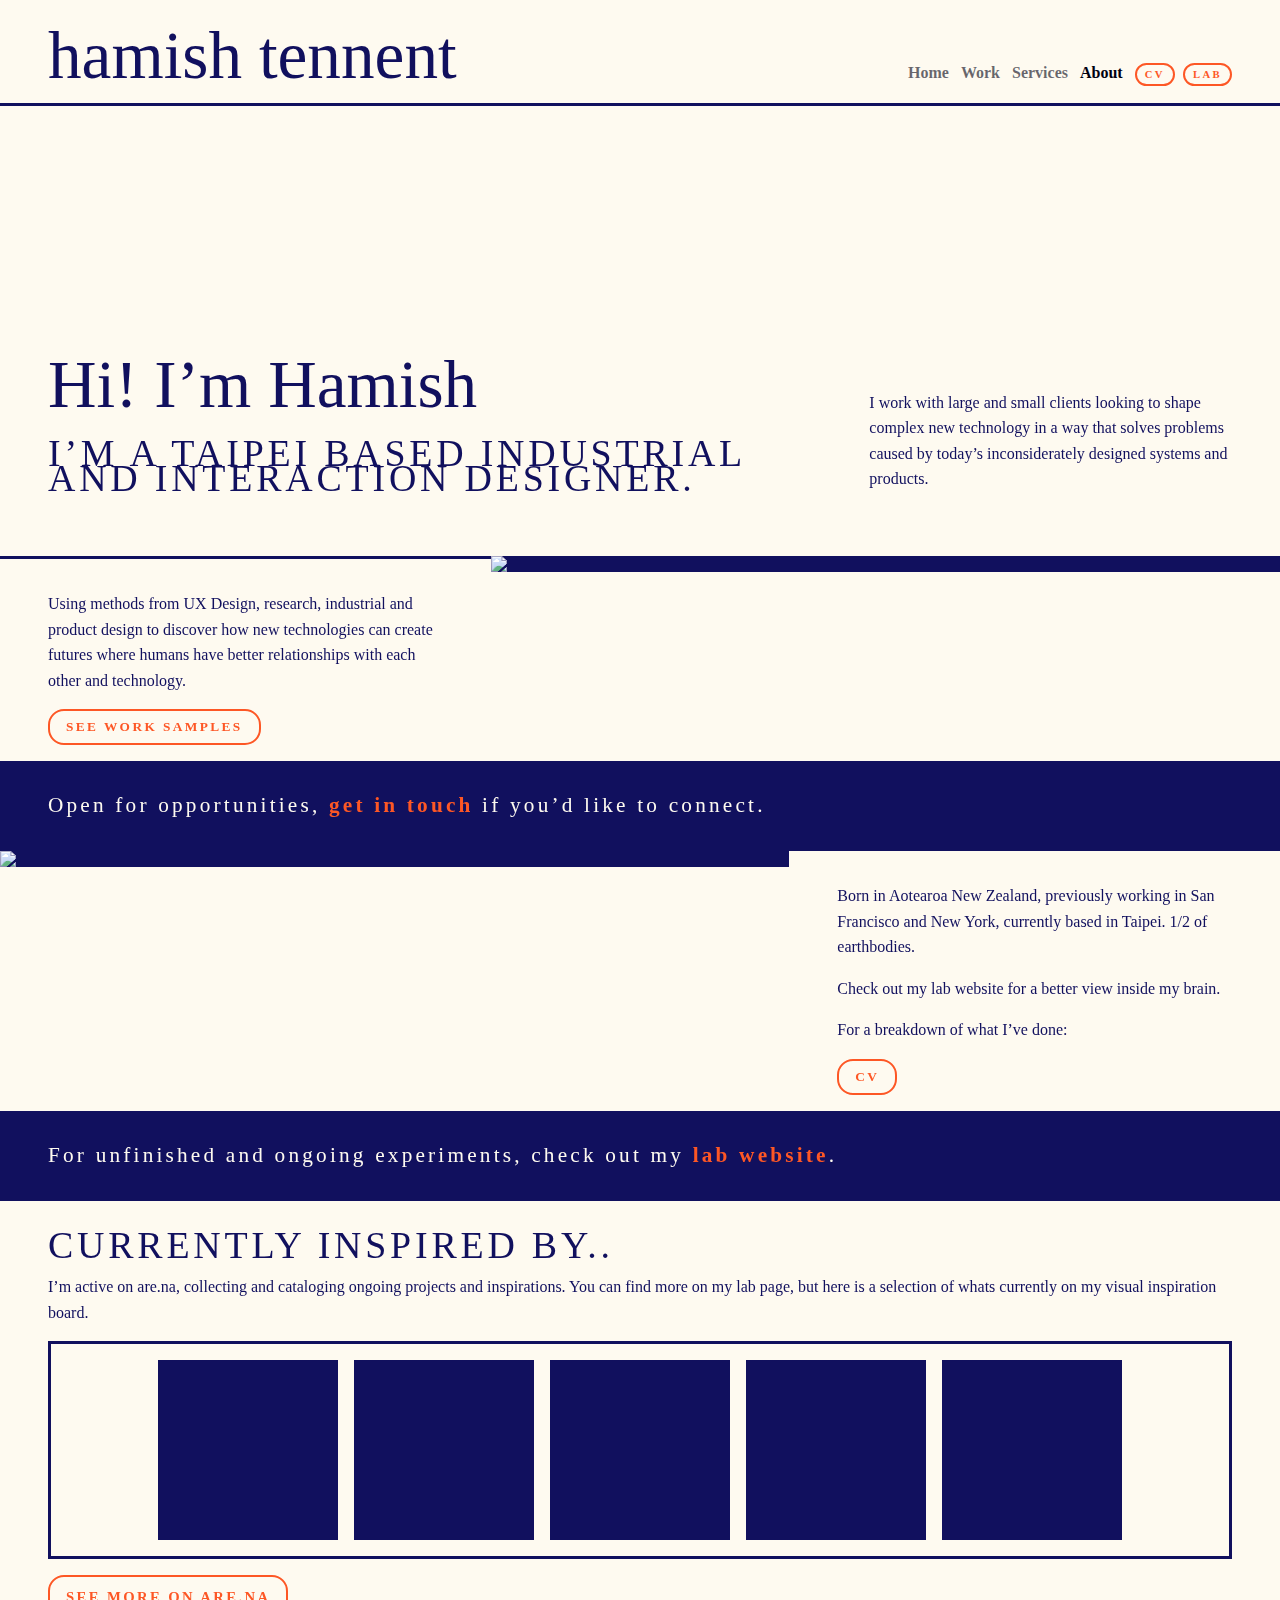
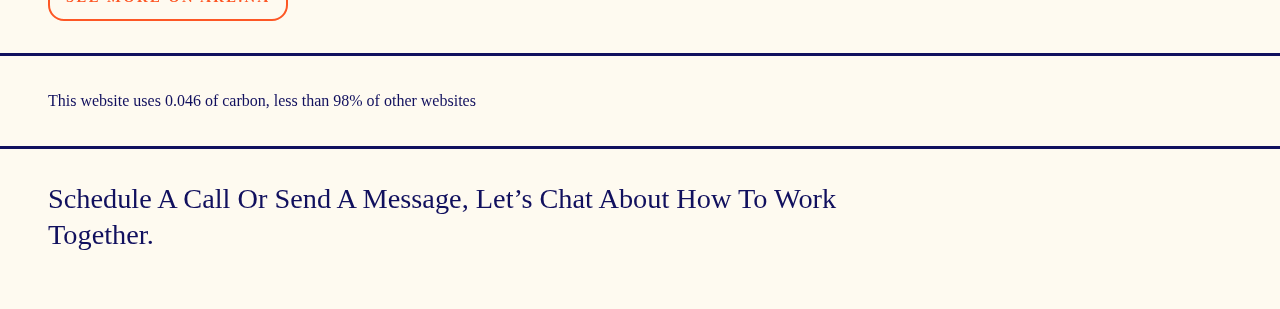
==== about.html @ 6cfa5fa5 "project pages added, barba running, img added" ====
<!doctype html>
<html>
  <head>
    <meta charset="utf-8">
    <meta name="viewport" content="width=device-width, initial-scale=1">
    
    <title>hamish t</title>

    <link rel="apple-touch-icon" sizes="180x180" href="/favico/apple-touch-icon.png">
    <link rel="icon" type="image/png" sizes="32x32" href="/favico/favicon-32x32.png">
    <link rel="icon" type="image/png" sizes="16x16" href="/favico/favicon-16x16.png">
    <link rel="manifest" href="/favico/site.webmanifest">
    <link rel="mask-icon" href="/favico/safari-pinned-tab.svg" color="#5bbad5">

    <link href="styles/_base.css" rel="stylesheet">
    <link href="styles/mainstyle.css" rel="stylesheet">
    <link href="styles/navigation.css" rel="stylesheet">    
    <link href="styles/textstyles.css" rel="stylesheet">    
    
    <link href="styles/services.css" rel="stylesheet">
    <link href="../styles/projects.css" rel="stylesheet">

  </head>
  <body"> 
    <main data-barba="wrapper">


        <header class="header">
          <div class="headercontainer">
          <div id="headerTitle">
            <h1 class="navHeader" id="navTitle" style="" >hamish tennent</h1>
          </div>
          <div class="headerLinks">
          <nav>
            <a href="/index.html">Home</a>
            <a href="/work.html">Work</a>
            <a href="/services.html">Services</a>
            <a href="/about.html" class="selected">About</a>
            <button class="extLink" style="margin-left: 8px; padding: .25rem .5rem .25rem .5rem">CV</a>
            <button class="extLink" style="margin-left:8px; padding: .25rem .5rem .25rem .5rem">Lab</a> 
          </nav>
        </div>
      </div>
        </header>

      
    
        <div class="content">

          <article data-barba="container">  
          <!-- <div class="videocontainer">
            <video width="100%" autoplay loop muted>
              <source src="img/micbot-banner1-264.mp4" type="/video/mp4; codecs=hevc" />
              <source src="img/micbot-banner1.webm" type="video/webm; codecs=vp9" />
              <source src="img/micbot-banner1.mp4" type="video/mp4" />
            </video>
          </div> -->



          <div class="landing" id="landing">

            <!-- <div class="landinggallery" id="gallery">
              <a class="landinggalleryslide" href="" rel="">
                <div class="gallerypic">
                  <picture>
                    <source type="image/avif" src="img/avif/im-portrait-d.avif"/>
                    <source type="image/webp" src="img/webp/im-portrait-d.webp" />
                    <img src="img/im-portrait-d.png" 
                    onmouseover="thumb(this),this.src='img/im-portrait.png'" 
                    onmouseout="thumbOut(this),this.src='img/im-portrait-d.png'" 
                    alt="more information about the volkswagen inclusive mobility project"/>
                  </picture>
                </div>
              </a>
  
              <a class="landinggalleryslide" href="" rel="">
                <div class="gallerypic">
                  <picture>
                    <source type="image/avif" src="img/avif/spyderbot-portrait-d.avif"/>
                    <source type="image/webp" src="img/webp/spyderbot-portrait-d.webp" />
                    <img src="img/spyderbot-portrait-d.png" 
                    onmouseover="thumb(this),this.src='img/spyderbot-portrait.png'" 
                    onmouseout="thumbOut(this),this.src='img/spyderbot-portrait-d.png'" 
                    alt="more information about the spyderbot social robotics project"/>
                  </picture>
                </div>
              </a>  
  
              <a class="landinggalleryslide" href="" rel="">
                <div class="gallerypic">
                  <picture>
                    <source type="image/avif" src="img/avif/vw-portrait-d.avif"/>
                    <source type="image/webp" src="img/webp/vw-portrait-d.webp" />
                    <img src="img/vw-portrait-d.png" 
                    onmouseover="thumb(this),this.src='img/vw-portrait.png'" 
                    onmouseout="thumbOut(this),this.src='img/vw-portrait-d.png'" 
                    alt="more information about the volkswagen self driving card project"/>
                  </picture>
                </div> 
              </a> 
                  
              <a class="landinggalleryslide" href="" rel="">
                <div class="gallerypic">
                  <picture>
                    <source type="image/avif" src="img/avif/portal-portrait-d.avif"/>
                    <source type="image/webp" src="img/webp/portal-portrait-d.webp" />
                    <img src="img/portal-portrait-d.png" 
                    onmouseover="thumb(this),this.src='img/portal-portrait.png'" 
                    onmouseout="thumbOut(this),this.src='img/portal-portrait-d.png'" 
                    alt="more information about the facebook/meta portal project"/>
                  </picture>
                </div>  
                    
              <a class="landinggalleryslide" href="" rel="">
                <div class="gallerypic">
                  <picture>
                    <source type="image/avif" src="img/avif/audi-portrait-d.avif"/>
                    <source type="image/webp" src="img/webp/audi-portrait-d.webp" />
                    <img src="img/audi-portrait-d.png" 
                    onmouseover="thumb(this),this.src='img/audi-portrait.png'" 
                    onmouseout="thumbOut(this),this.src='img/audi-portrait-d.png'" 
                    alt="more information about the audi HMI projects"/>
                  </picture>
                </div> 
              </a>
                
              <a href="" class="landinggalleryslide" rel="">
                <div class="gallerypic">
                  <picture>
                    <source type="image/avif" src="img/avif/sparse-portrait-d.avif"/>
                    <source type="image/webp" src="img/webp/sparse-portrait-d.webp" />
                    <img src="img/sparse-portrait-d.png" 
                    onmouseover="thumb(this),this.src='img/sparse-portrait.png'" 
                    onmouseout="thumbOut(this),this.src='img/sparse-portrait-d.png'" 
                    alt="more information about the sparse bicycle accessories projects"/>
                  </picture>
                </div> 
              </a>      
              
              <a href="" class="landinggalleryslide" rel="">
                <div class="gallerypic">
                  <picture>
                    <source type="image/avif" src="img/avif/micbot-portrait-d.avif"/>
                    <source type="image/webp" src="img/webp/micbot-portrait-d.webp" />
                    <img src="img/micbot-portrait-d.png" 
                    onmouseover="thumb(this),this.src='img/micbot-portrait.png'" 
                    onmouseout="thumbOut(this),this.src='img/micbot-portrait-d.png'" 
                    alt="more information about the robot and human social dynamics research"/>
                  </picture>
                </div> 
              </a> 
  
  
  
              </a>
  
            </div> -->

            <div class="aboutheader" style="">
              <div class="aboutname" style="flex:2">
                <h1>Hi! I’m Hamish</h1>
                <h3>I’m a Taipei based industrial and interaction designer.</h3>
              </div>
              <div class="aboutnamecontent" style="flex:1">
                <p>I work with large and small clients looking to shape complex new technology in a way that solves problems caused by today’s inconsiderately designed systems and products.</p>
              </div>

            </div>



            <div class="contentcontainer">
              <div class="content1" style="padding: 2rem var(--horizontal-padding) 0 var(--horizontal-padding);border-top: solid var(--line-width);">
                <div class="contenttextblock">
                  <p>Using methods from UX Design, research, industrial and product design to discover how new technologies can create futures where humans have better relationships with each other and technology.</p>
                </div>
                <div class="contenttextblock">
                  <button>See Work Samples</button>
                </div>                

              </div>
              <div class="content2">
                <div class="contentimage">
                  <picture class="">
                    <source type="image/avif" srcset="/img/avif/about-work.avif"/>
                    <source type="image/webp" srcset="/img/webp/about-work.webp"/>
                    <img src="img/about-work.png"/>
                  </picture>
                </div>
              </div>
            </div>

            <div class="aboutspacer">
              <h5>Open for opportunities, <a href="/contact.html">get in touch</a> if you’d like to connect.</h5>
            </div>

            <div class="contentcontainer">

              <div class="content2">
                <div class="contentimage">
                  <picture class="">
                    <source type="image/avif" srcset="/img/avif/about-fun.avif"/>
                    <source type="image/webp" srcset="/img/webp/about-fun.webp"/>
                    <img src="img/about-fun.png"/>
                  </picture>
                </div>
              </div>

              <div class="content1" style="padding: 2rem var(--horizontal-padding) 0 var(--horizontal-padding);">
                <div class="contenttextblock">
                  <p>Born in Aotearoa New Zealand, previously working in San Francisco and New York, currently based in Taipei. 1/2 of earthbodies.</p>
                </div>
                <div class="contenttextblock">
                  <p>Check out my lab website for a better view inside my brain.</p>
                </div>
                <div class="contenttextblock">
                  <p>For a breakdown of what I’ve done:</p>
                </div>
                <div class="contenttextblock">
                  <button>CV</button>
                </div>                

              </div>

            </div>


            <div class="aboutspacer">
              <h5>For unfinished and ongoing experiments, check out my <a href="https://mynameishamish.website">lab website</a>.</h5>
            </div>

            <div class="aboutinspiration">
              <h3>Currently inspired by..</h3>
              <p>I’m active on are.na, collecting and cataloging ongoing projects and inspirations. You can find more on my lab page, but here is a selection of whats currently on my visual inspiration board.</p>
              <div class="aboutarenablock">
                <div class="aboutarenacontent"></div>
                <div class="aboutarenacontent"></div>
                <div class="aboutarenacontent"></div>
                <div class="aboutarenacontent"></div>
                <div class="aboutarenacontent"></div>
              </div>
              <a class="button">See More On Are.na</a>

            </div>




          <div class="footer">
            <div class="footerfootprint">This website uses 0.046 of carbon, less than 98% of other websites</div>
            <div class="footercontent">
              <div class="footertext" style="flex:2">
                <h4>Schedule a call or send a message, let’s chat about how to work together.</h4>
              </div>
              <div class="footerlinks" style="flex:1">
                <div class="footerlink" style="background-image: url('../img/logo_arena.png')">
                  <a href="are.na/hamish-t"></a>
                </div>
                <div class="footerlink" style="background-image: url('../img/logo_linkedin.png')">
                  <a href="https://www.are.na/hamish-t" target="_blank"></a>
                </div>
                <!-- <div class="footerlink" style="background-image: url('../img/arena.png')">
                  <a href="are.na/hamish-t"></a>
                </div>               -->
              </div>

            </div>

          </div>
  
  
        </div>

        <script
          src="https://code.jquery.com/jquery-3.6.3.slim.js"
          integrity="sha256-DKU1CmJ8kBuEwumaLuh9Tl/6ZB6jzGOBV/5YpNE2BWc="
          crossorigin="anonymous"></script>
  
    <script type="text/javascript" src="scripts/jquery-min.js"></script>      
  
    <script type="text/javascript" src="scripts/barba.js"></script>
    <script type="text/javascript" src="scripts/barba-prefetch.js"></script>
    <script type="text/javascript" src="scripts/gsap.js"></script>
    <script src="https://cdnjs.cloudflare.com/ajax/libs/gsap/3.11.0/ScrollTrigger.min.js"></script> 
    <script type="text/javascript" src="scripts/navigation.js"></script>
  
    <script type="text/javascript" src="scripts/shrinktitle.js"></script>
    <script type="text/javascript" src="scripts/landinggallery.js"></script>
    <script type="text/javascript" src="scripts/imageswitcher.js"></script>
    <script type="text/javascript" src="scripts/arenafetch.js"></script>



      </article>

        </div>

    </main>



  </body>




</html>
---- styles/_base.css ----
html, body, div, span, applet, object, iframe,
h1, h2, h3, h4, h5, h6, p, blockquote, pre,
a, abbr, acronym, address, big, cite, code,
del, dfn, em, img, ins, kbd, q, s, samp,
small, strike, strong, sub, sup, tt, var,
b, u, i, center,
dl, dt, dd, ol, ul, li,
fieldset, form, label, legend,
table, caption, tbody, tfoot, thead, tr, th, td,
article, aside, canvas, details, embed,
figure, figcaption, footer, header, hgroup,
menu, nav, output, ruby, section, summary,
time, mark, audio, video {
  margin: 0;
  padding: 0;
  border: 0;
  font-size: 100%;
  font: inherit;
  vertical-align: baseline;
}

article, aside, details, figcaption, figure,
footer, header, hgroup, menu, nav, section {
  display: block;
}
body {
  line-height: 1;
}
ol, ul {
  list-style: none;
}
blockquote, q {
  quotes: none;
}
blockquote:before, blockquote:after,
q:before, q:after {
  content: '';
  content: none;
}
table {
  border-collapse: collapse;
  border-spacing: 0;
}

img, iframe {
  vertical-align: bottom;
  max-width: 100%;
}

input, textarea, select {
  font: inherit;
}

* {
  -webkit-box-sizing: border-box;
  -moz-box-sizing: border-box;
  box-sizing: border-box;
  -webkit-font-smoothing: antialiased;
  text-rendering: optimizeLegibility;
}
---- styles/mainstyle.css ----
:root {
    --background: #FEFAF0;
    --text-color: #11105E;
    --primary-color: #11105E;    
    --secondary-color: #FD5725;
  
    --nav-link: rgba(0, 0, 17, 0.6);
    --nav-link-selected: rgba(0, 0, 17, 1);
    --nav-underline: rgba(0, 0, 17, 0.1);
    --nav-underline-hover: rgba(0, 0, 17, 1);
  
    --timing: 0.25s;
    --bezier: cubic-bezier(0.215, 0.61, 0.355, 1);

    --container-width: 1440px;
    --horizontal-padding: 3rem;

    --line-width: 3px;

    --minwidthbreak: 1000px;
}

body {
    background-color: var(--background);
    font-size: 30px;
}

.container {
    width: 100%;
    max-width: var(--container-width);
}

.content {
    width: 100%;
    display: flex;
    flex-direction: column;
    align-items: center;
}

.landing {
    width: 100%;

    padding-left: var(--horizontal-padding);
    padding-right: var(--horizontal-padding);

    display: flex;
    flex-direction: column;
    align-items: center;

}

.landingCol1 {
    height: 100%;
    flex: 2;
}

.landingCol2 {
    height: 100%;
    display: flex;
    flex-direction: column;
    flex: 1;

    gap: 1rem 2rem;
}

.landingCol2Upper {
    width: 100%;
}

.landingCol2Lower {
    width: 100%;
}

.landinggallery {
    width: 100%;
    max-width: var(--container-width);
    height: 70vh;
    display: flex;
    flex-direction: row;
    align-items: center;
    justify-content: center;


}

a {
    height: 100%;
    object-fit: cover;
    overflow: hidden;
    font-weight: bold;
    color: var(--secondary-color);
    text-decoration: none;
}

.landingcol {
    width: 100%;
    height: 30vh;
    max-width: var(--container-width);
    display: flex;
    flex-direction: row;
    align-items: flex-start;
    gap: 1rem 2rem;

}

.landinggalleryslide {
    flex: 1;
}

.landinggalleryslide picture {
    width: 100%;
}

.landinggalleryslide picture img {
    display:block;
    background-position: center;
    background-blend-mode: hard-light;
    mix-blend-mode: screen;
    width: 100%;
}

.gallerypic {
    transition: transform .75s ease;
    background-color: var(--primary-color);
}

picture .contentimage {

}

picture.contentimage {
    background-color: var(--primary-color);
    /* height: 500px;
    min-width: 100%; */
    object-fit: cover;
}


/* Content Containers */

.contentcontainer {
    width: 100%;
    display: flex;
    flex-direction: row;
}

.content1 {
    flex: 1;
    display: flex;
    flex-direction: column;

    padding: 32px 16px 32px 16px;
}

.content2 {
    flex: 2;
    display: flex;
    flex-direction: row;
    align-items: flex-start;
}

.contentcontainer img {
    width: 100%;
    display:block;
    background-position: center;
    background-blend-mode: hard-light;
    mix-blend-mode: screen;

    

}

.contentimage {
    background-color: var(--primary-color);
    width: 100%;
    min-height: fit-content;
}

.contenttextblock {
    width: 100%;
    margin-bottom: 1rem;
}

.landingservices {
    background-color: var(--primary-color);
    color: var(--background);
}

.landingservicesbanner {
    display: flex;
    flex-direction: row;
    border-bottom: solid 2px var(--background);
    border-top: solid 2px (--background);    
    
    padding: 32px 16px 32px 16px;
}

.landingservicesblocks {
    width: 100%;
    display: flex;
    flex-direction: row;
    flex-wrap: wrap;
    min-height: 64px;
}

.landingservicesblock {
    width: 33.3333%;
    border: solid var(--line-width) var(--background);

    display: flex;
    flex-direction: column;

    padding: 32px 16px 32px 16px;

    display: flex;
    gap: 16px;

    /* min-height: 120px;    
    flex-direction: column;
    justify-content: center; */
}

.landingbanner {
    width: 100%;
}

.landingbanner .buffer {
    height: 32px;
}


/* Scrolling Banner */

#scroll-container {
    border-top: solid var(--line-width) var(--primary-color);
    border-bottom: solid var(--line-width) var(--primary-color);    
    overflow: hidden;
    padding: 16px 0 16px 0;
  }
  
  #scroll-text {
    text-align: right;
    width: 200%;
    display: flex;
    flex-direction: row;
    gap: 200px;
  
    /* animation properties */
    -moz-transform: translateX(-100%);
    -webkit-transform: translateX(-100%);
    transform: translateX(-100%);
    -moz-animation: scroll 15s linear infinite;
    -webkit-animation: scroll 15s linear infinite;
    animation: scroll 15s linear infinite;
  }
  
  /* for Firefox */
  @-moz-keyframes scroll {
    from { -moz-transform: translateX(-100%); }
    to { -moz-transform: translateX(100%); }
  }
  
  /* for Chrome */
  @-webkit-keyframes scroll{
    from { -webkit-transform: translateX(-100%); }
    to { -webkit-transform: translateX(100%); }
  }
  
  @keyframes scroll {
    from {
      -moz-transform: translateX(-100%);
      -webkit-transform: translateX(-100%);
      transform: translateX(-100%);
    }
    to {
      -moz-transform: translateX(100%);
      -webkit-transform: translateX(100%);
      transform: translateX(100%);
    }
  }

  .landingcontact {
    display: flex;
    flex-direction: row;
    padding: 32px 16px 32px 16px;
    gap: 32px;
  }

  .footer {
    width: 100%;
    display: flex;
    flex-direction: column;
  }

  .footerfootprint {
    padding: 2rem var(--horizontal-padding) 2rem var(--horizontal-padding);
    border-top: solid var(--line-width) var(--primary-color);
    border-bottom: solid var(--line-width) var(--primary-color);
    width: 100%;
    text-align: left;
  }

  .footerlinks {
    display: flex;
    flex-direction: row;
    justify-content: end;
    padding-top: 32px;
    padding-bottom: 32px;
    gap: 16px;
  }

  .footerlink { 
    /* background-color: var(--primary-color); */

    height: 32px;
    width: 32px;


    background-position: center;
    background-repeat: no-repeat;    
    background-size: contain;



  }

.footerlink a {
    display: block;
    width: 100%;
    height: 100%;


}

.footercontent {
    padding: 2rem 0 2rem var(--horizontal-padding);
    display: flex;
    flex-direction: row;
}
---- styles/navigation.css ----
/* Style the header */
.header {
  background: var(--background);
  color: var(--primary-color);
  position: fixed;
  top: 0;
  width: 100%;
  z-index: 2;

  padding-top: 8px;
  padding-bottom: 16px;

  display: flex;
  flex-direction: row;
  justify-content: center;
  align-items: baseline;

  border-bottom: solid var(--line-width) var(--primary-color); 

  padding-left: var(--horizontal-padding);
  padding-right: var(--horizontal-padding);


}

.headercontainer {
  width: 100%;
  max-width: var(--container-width);
  display: flex;
  flex-direction: row;
  justify-content: space-between;
  align-items: baseline;
}

#headerTitle {
  
}

.headerLinks {
  display: flex;
  align-items: baseline;
}

.headerLinks a {
  list-style-type: none;
  margin-left: 8px;
}

.headerLinks .extLink {
  font-size: 8pt;
}


.header a {
  text-decoration: none;
  color: var(--nav-link);
  /* border-bottom: 0.1em solid var(--nav-underline); */
}

.header a:hover, .header a.selected {
  border-bottom-color: var(--nav-underline-hover);
}

.header a.selected {
  color: var(--nav-link-selected);
}




/*Page Transition*/
div.wiper {
  position:fixed;
  z-index: 1;
  top: 0;
  left: 0;
  height: 100%;
  width: 100%;
  background-color: var(--primary-color);

  transform: translate(-100%, 0);

  display: flex;
  align-items: center;
  justify-content: center;
}



@media (max-width: 1000px) {
  .headercontainer {
    flex-direction: column;
    text-align: center;
    justify-content: center;
    align-items: center;
  }
  .headerLinks {
    width: 100%;
    justify-content: center;
  }
}
---- styles/textstyles.css ----
:root {
    --text-base-size: 16px;
    --text-body: 1rem;
    --text-h5: 1.33rem;
    --text-h4: 1.77rem;
    --text-h3: 2.37rem;
    --text-h2: 3.15rem;
    --text-h1: 4.2rem;
    --text-detail: 0.9167rem;
    --text-caption: 0.7167rem;    

    /* Base Vertical Spacing */
    --space: 1.6;

    /* Vertical Spacing - multiplier */
    --vspace: calc(var(--space) * 1rem);
    --vspace-0: calc(3 * var(--space) * 1rem);
    --vspace-1: calc(2 * var(--space) * 1rem);
    --vspace-2: calc(1.5 * var(--space) * 1rem);
    --vspace-3: calc(0.5 * var(--space) * 1rem);

}


    @font-face {
        font-family: "Agrandir";
        src: url('../assets/fonts/PPAgrandir-Regular.woff') format("woff");
        font-weight: normal;
        font-style: normal;
    }

    @font-face {
        font-family: "Agrandir";
        src: url('../assets/fonts/PPAgrandir-Bold.woff') format("woff");
        font-weight: bold;
        font-style: normal;
    }
    
    html {
        font-size: var(--text-base-size);
        font-family: 'Agrandir';
    }
    
    body {
        font-size: var(--text-body);
        font-family: "Agrandir";
        margin: 0 auto;
        line-height: 1.6rem;
        line-height: var(--vspace);
        color: var(--primary-color);
    }

    
    .bigtitle, h1 {
        font-size: var(--text-h1);
        word-break: break-word;
        padding-top: .5rem;
        line-height: calc(4.9583/var(--space)* var(--vspace));
    }

    .title, h2 {
        font-size: var(--text-h2); 
        font-weight: lighter; 
        word-break: break-word;
        line-height: 1.1em;
    }
    
    .subheading1, h3 {
        font-size: var(--text-h3);
        font-weight: normal;
        text-transform: uppercase;
        letter-spacing: .1em;
        line-height: 1.6rem;
    }
    
    blockquote {
        font-size: 1.3333rem;        
        font-style:italic; 
    }
    
    .subheading2, h4 {
        font-size: var(--text-h4);
        text-transform: capitalize;
        line-height: 1.3em;
    }
    
    .subheading3, h5 {
        font-size: var(--text-h5); 
        font-weight: lighter;
        letter-spacing: .15em;
    }

    h6 {
        font-size: var(--text-detail);
        font-weight: bold;
        letter-spacing: .05em;
        text-transform: uppercase;
    }

    .caption {
        font-size: var(--text-caption);
        font-weight: 500;
        text-transform: none;
        width: 80ch;
        text-align: center;
        padding-top: 0.5rem;
        line-height: normal;
    }

    
    .button {
        font-size: var(--text-detail);
        text-transform: uppercase;
        padding: 0.5rem 1rem 0.5rem 1rem;
        border-radius: 1rem;
        background-color: none;
        background: none;
        box-shadow: none;
        text-transform: uppercase;
        font-family: Agrandir;
        font-weight: bold;
        letter-spacing: .15rem;
        color: var(--secondary-color);
        border: solid 2px;
        width: fit-content;
        text-decoration: none;
    }

    button {
        padding: 0.5rem 1rem 0.5rem 1rem;
        border-radius: 1rem;
        background-color: none;
        background: none;
        box-shadow: none;
        text-transform: uppercase;
        font-family: Agrandir;
        font-weight: bold;
        letter-spacing: .15rem;
        color: var(--secondary-color);
        border: solid 2px;
        width: fit-content;
        text-decoration: none;

    }
---- styles/services.css ----
.landing {
    width: 100%;
    max-width: var(--container-width);
    display: flex;
    flex-direction: column;
    justify-content: center;
    align-items: center;
    padding-left: 0;
    padding-right: 0;
}

article {
    display: flex;
    flex-direction: column;
    justify-content: center;
    align-items: center;
}

.horizontaldivider {
    width: 100%;
    display: flex;
    flex-direction: column;
    border-top: var(--line-width) solid;
    border-bottom: var(--line-width) solid;
    border-color: var(--primary-color);
}

.dividercontent1 {
    width: 100%;
    border-bottom: var(--line-width) solid;
    border-color: var(--primary-color);
    padding: 1rem 0 1rem var(--horizontal-padding);
}

.dividercontent2 {
    width: 100%;
    display: flex;
    flex-direction: row;
}

.dividercontentblock {
    display: flex;
    flex-direction: column;
    width: 50%;
    gap: 1rem;
    padding: 2rem 3rem 2rem 3rem;
}

.dividerblocktext {

}


.servicesblock {
    width: 100%;
    display: flex;
    flex-direction: column;
    color: var(--background);
    background-color: var(--primary-color);
}

.servicesheader {
    width: 100%;
    border-color: var(--background);
    /* border-top: solid var(--line-width); */
    /* border-bottom: solid var(--line-width); */
    padding: 1rem var(--horizontal-padding) 1rem var(--horizontal-padding);

}

.servicescontainer {
    width: 100%;
    display: flex;
    flex-direction: row;
    flex-wrap: wrap;
}

.servicescard {
    display: flex;
    flex-direction: column;
    width: 33.33333%;
    border: var(--line-width) solid;
    border-color: var(--background);
}

.servicespic img{
    background-color: var(--primary-color);
    mix-blend-mode: screen;
}

.servicescardtext {
    display: flex;
    flex-direction: column;
    gap: 1rem;
    padding: 1rem var(--horizontal-padding) 2rem var(--horizontal-padding);
}

.servicesbutton {
    width: fit-content;
}

.landingCol1 {
    width: 66%;
    flex:none;
    display: flex;
    flex-direction: column;
    gap: 1rem;
}

.landingcontact {
    width: 100%;
    padding: 2rem var(--horizontal-padding) 2rem var(--horizontal-padding);
}

.aboutheader {
    display: flex;
    flex-direction: row;
    align-items: flex-end;
    width: 100%; 
    height: 50vh;
    padding-bottom: 4rem;

}

.aboutname {
    display: flex;
    flex-direction: column;
    gap: 1rem;
    padding: 0 var(--horizontal-padding) 0 var(--horizontal-padding);
}

.aboutnamecontent {
    padding: 0 var(--horizontal-padding) 0 var(--horizontal-padding); 
}

.aboutspacer {
    padding: 2rem var(--horizontal-padding) 2rem var(--horizontal-padding);
    background-color: var(--primary-color);
    color: var(--background);
    width: 100%;
}

.aboutarenablock {
    width: 100%;
    border: var(--line-width) solid;
    display: flex;
    flex-direction: row;
    gap: 1rem;
    align-items: center;
    justify-content: center;
    padding: 1rem;
}

.aboutarenacontent {
    background-color: var(--primary-color);
    min-height: 20vh;
    min-width: 20vh;
    background-size: cover;
    background-position: center;
}

.aboutinspiration {
    width: 100%;
    padding: 2rem var(--horizontal-padding) 2rem var(--horizontal-padding);
    display: flex;
    flex-direction: column;
    gap: 1rem;
}



.projectblock {
    display: flex;
    flex-direction: row;
    gap: 2rem;
    padding: 2rem var(--horizontal-padding) 2rem var(--horizontal-padding);
    border-top: solid var(--line-width);
    border-color: var(--primary-color);
}

.projectimage {
    flex: 1;
    background-color: var(--primary-color);

}

.projectimage img{
    background-position: center;
    background-size: cover;
    background-blend-mode: hard-light;
    mix-blend-mode: screen;
    width: 100%;
    min-width: 100%;
    min-height: 100%;
    object-fit: cover;

}

.projectinfo {
    flex: 2;
    display: flex;
    flex-direction: column;
    gap: 1rem;
}

.projectslinks {
    display: flex;
    flex-direction: row;
    gap: 2rem;
}




@media (max-width: 1000px) {
    .servicescard {
        width: 50%;
    }
  }
---- styles/projects.css ----
.projectcontainer {
    width: 100%;
    display: flex;
    flex-direction: column;
    gap: 4rem;
    padding: 0 0 4rem 0;
}

.projectbanner {
    width: 100%;
    /* justify-content: center;
    align-items: center;
    overflow: hidden; */
    display: flex;
    flex-direction: column;
    object-fit: cover;
    align-items: center;
}

.projectbanner img {
    height: 100%;
    /* flex-shrink: 0;
    min-width: 100%;
    min-height: 100% */
}

.projectcontent {
    display: flex;
    flex-direction: row;
    width: 100%;
}

.projectcopy {
    display: flex;
    flex-direction: column;
    flex: 1;
    padding: 0 var(--horizontal-padding) 0 var(--horizontal-padding);
    gap: 2rem;
}

.projectdetail {
    flex: 1;
}

.projectdetail img {
    height: 100%;
    object-fit: cover;
}

.projectbuttons {
    display: flex;
    flex-direction: row;
    gap: 1rem;
}

.projectback {
    width: 100%;
    padding: 0 0 0 var(--horizontal-padding);
}

.header {
    flex-wrap: wrap;
    padding-bottom: 8px;
}

.backlink {
    display: flex;
    flex-direction: row;
    gap: 1rem;
    align-items: center;
    justify-content: flex-start;
    padding: 0.5rem 0 0.5rem 0;

}
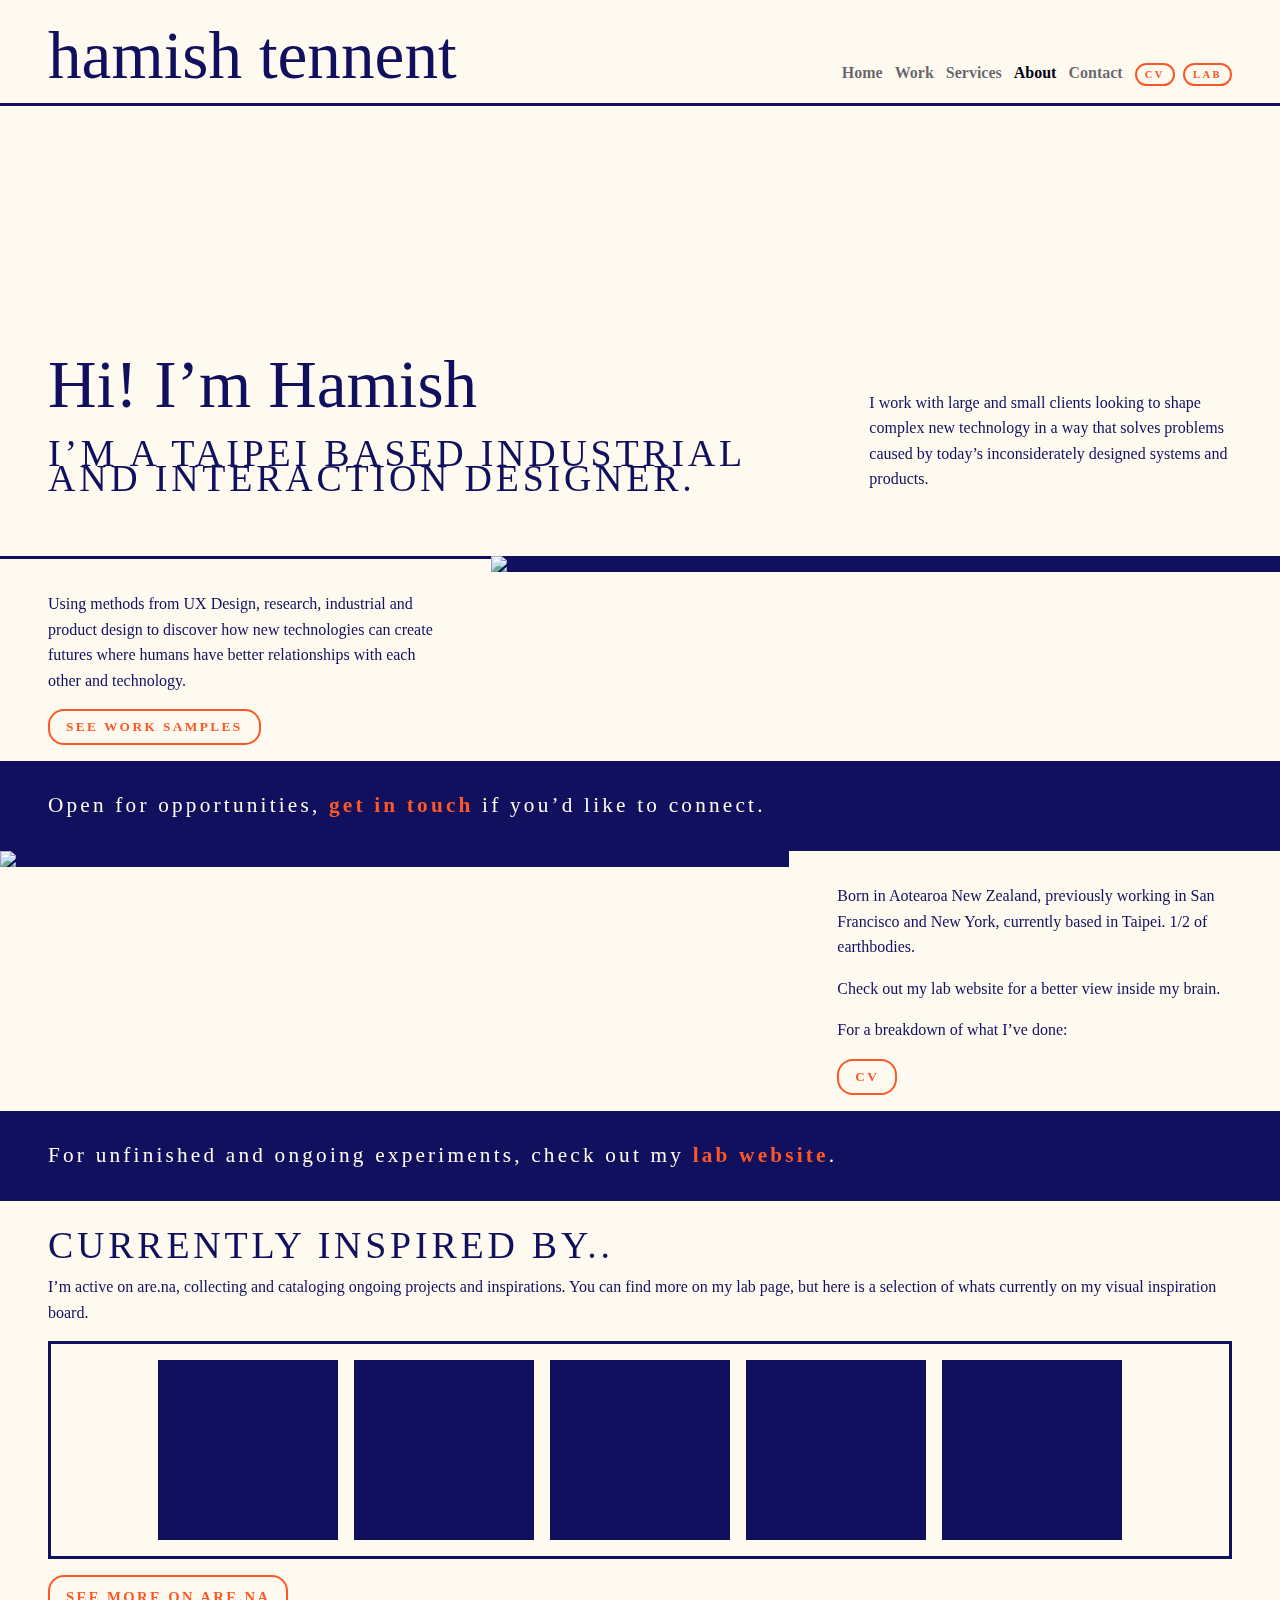
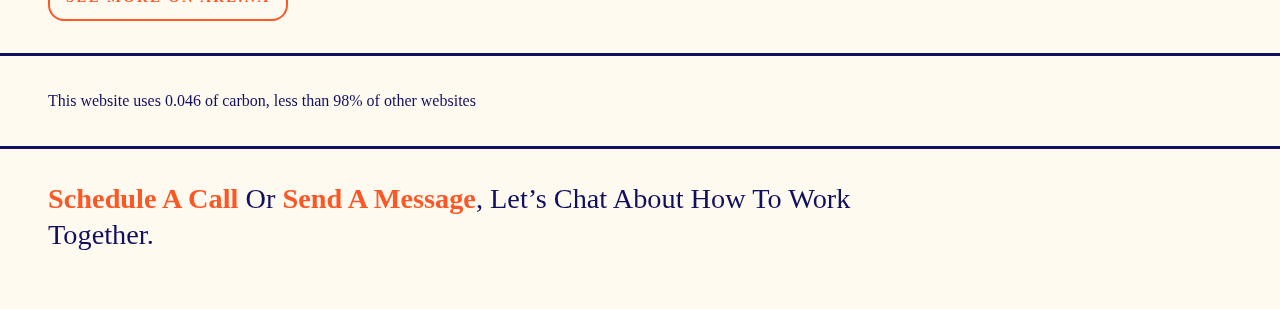
==== commit 4a5ce0f2: "added unfinished contact page, email protection" ====
--- a/about.html
+++ b/about.html
@@ -36,6 +36,7 @@
             <a href="/work.html">Work</a>
             <a href="/services.html">Services</a>
             <a href="/about.html" class="selected">About</a>
+            <a href="/contact.html">Contact</a>  
             <button class="extLink" style="margin-left: 8px; padding: .25rem .5rem .25rem .5rem">CV</a>
             <button class="extLink" style="margin-left:8px; padding: .25rem .5rem .25rem .5rem">Lab</a> 
           </nav>
@@ -251,7 +252,7 @@
             <div class="footerfootprint">This website uses 0.046 of carbon, less than 98% of other websites</div>
             <div class="footercontent">
               <div class="footertext" style="flex:2">
-                <h4>Schedule a call or send a message, let’s chat about how to work together.</h4>
+                <h4><a href="https://app.hellobonsai.com/s/hamish-tennent/discovery-call" target="_blank">Schedule a call</a> or <a href="#" data-decode-email="684-361-355-371-377-514-486-389-649-706-360-342-364-381-520-485-429-637-694-355-360-359-326-514-481-434">send a message</a>, let’s chat about how to work together.</h4>
               </div>
               <div class="footerlinks" style="flex:1">
                 <div class="footerlink" style="background-image: url('../img/logo_arena.png')">
@@ -289,6 +290,7 @@
     <script type="text/javascript" src="scripts/landinggallery.js"></script>
     <script type="text/javascript" src="scripts/imageswitcher.js"></script>
     <script type="text/javascript" src="scripts/arenafetch.js"></script>
+    <script type="text/javascript" src="scripts/emailprotect.js"></script>    
 
 
 
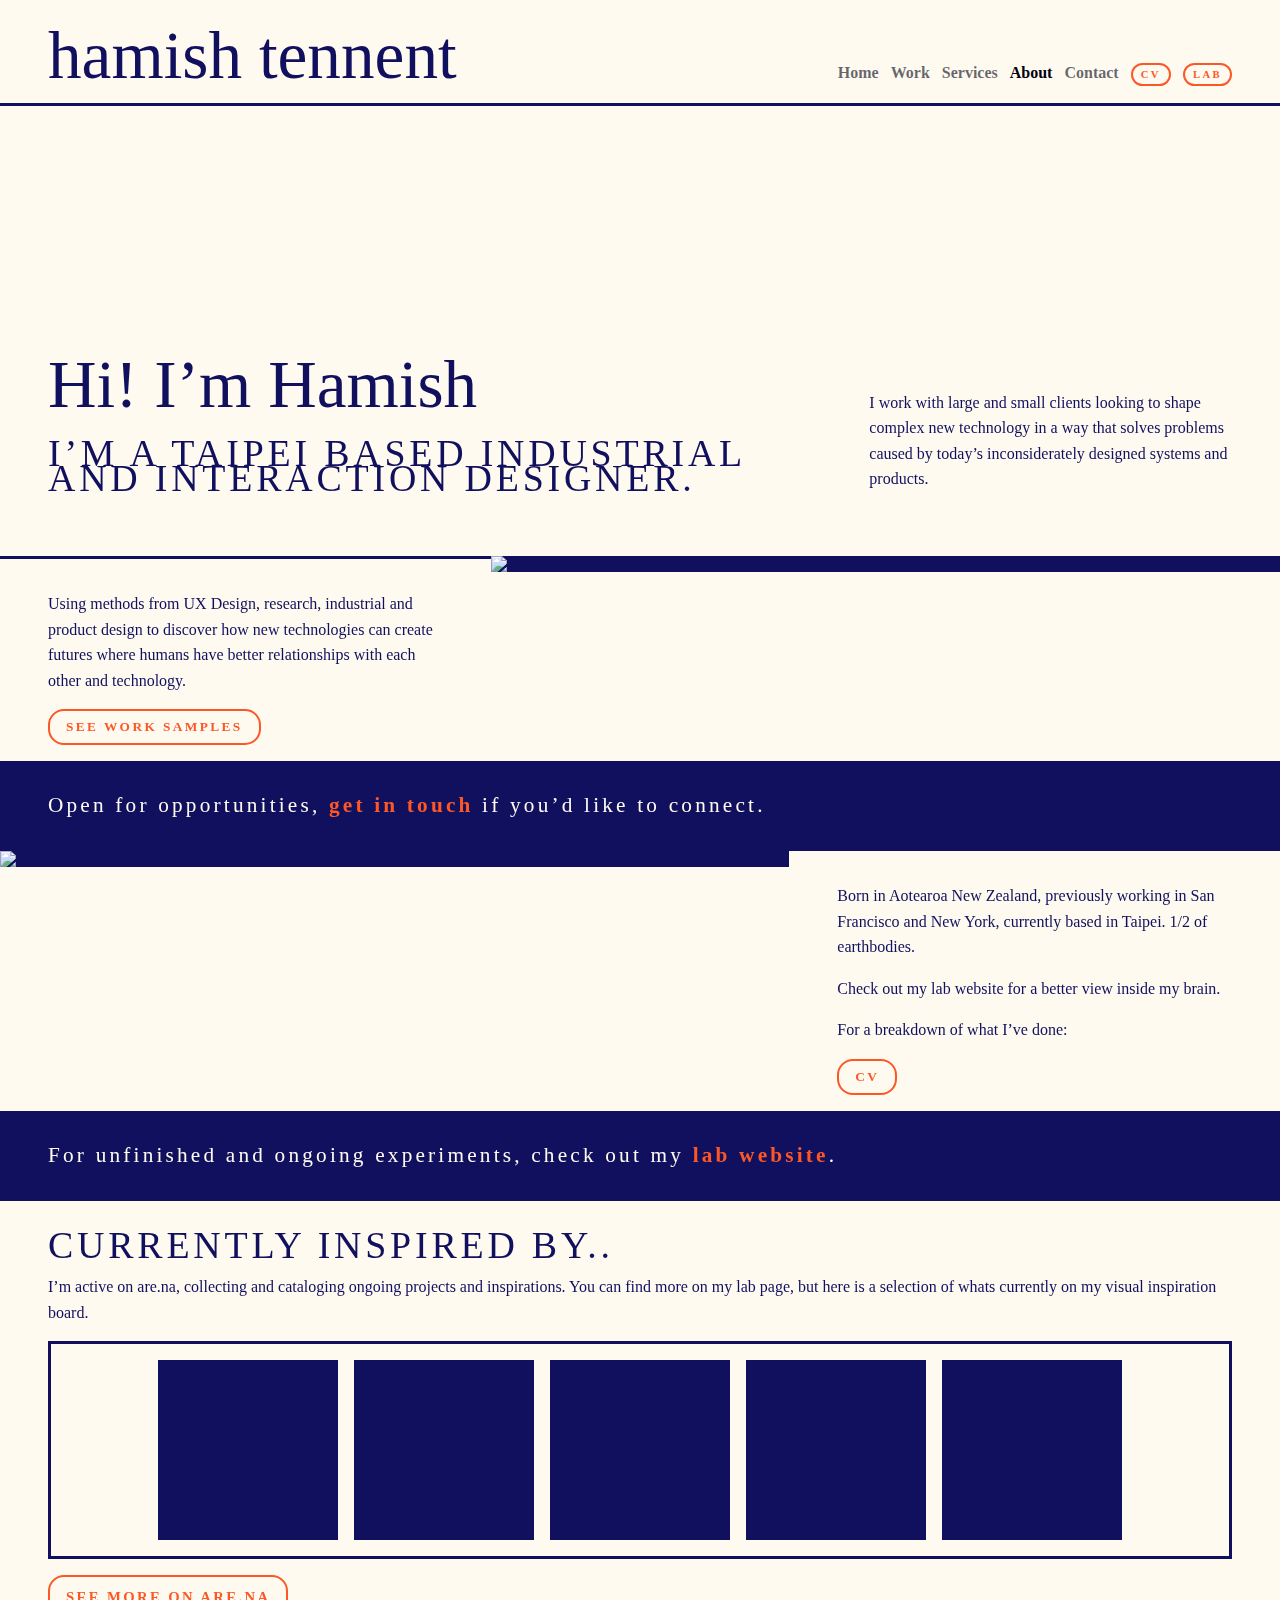
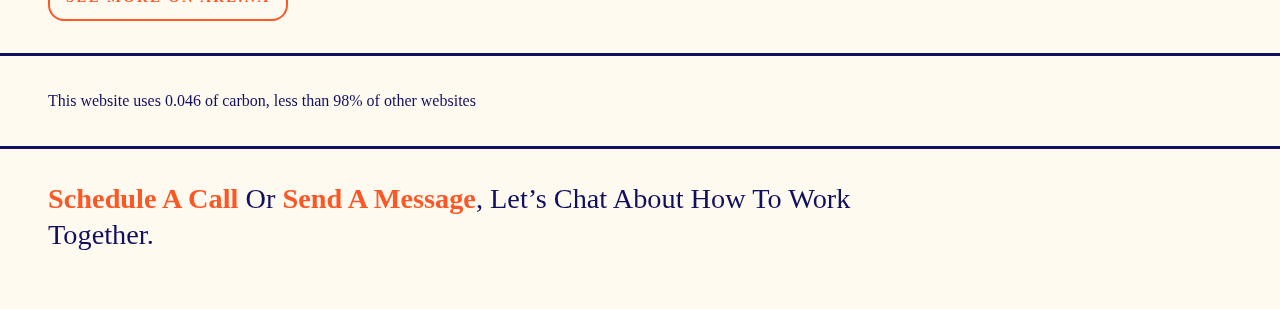
==== commit 841f1cde: "added live buttons to header, added old cv file" ====
--- a/about.html
+++ b/about.html
@@ -37,8 +37,8 @@
             <a href="/services.html">Services</a>
             <a href="/about.html" class="selected">About</a>
             <a href="/contact.html">Contact</a>  
-            <button class="extLink" style="margin-left: 8px; padding: .25rem .5rem .25rem .5rem">CV</a>
-            <button class="extLink" style="margin-left:8px; padding: .25rem .5rem .25rem .5rem">Lab</a> 
+            <a class="button extLink" style="margin-left: 8px; padding: .25rem .5rem .25rem .5rem; color: var(--secondary-color);" href="/files/cv.pdf" target="_blank">CV</a>
+            <a class="button extLink" style="margin-left: 8px; padding: .25rem .5rem .25rem .5rem; color: var(--secondary-color);" href="https://mynameishamish.website" target="_blank">Lab</a>
           </nav>
         </div>
       </div>
--- a/styles/services.css
+++ b/styles/services.css
@@ -209,6 +209,15 @@
     gap: 2rem;
 }
 
+.contactform {
+    width: 100%;
+    display: flex;
+    flex-direction: column;
+    justify-content: flex-start;
+    padding: 0 var(--horizontal-padding) 0 var(--horizontal-padding);
+    margin-bottom: 2rem;
+}
+
 
 
 
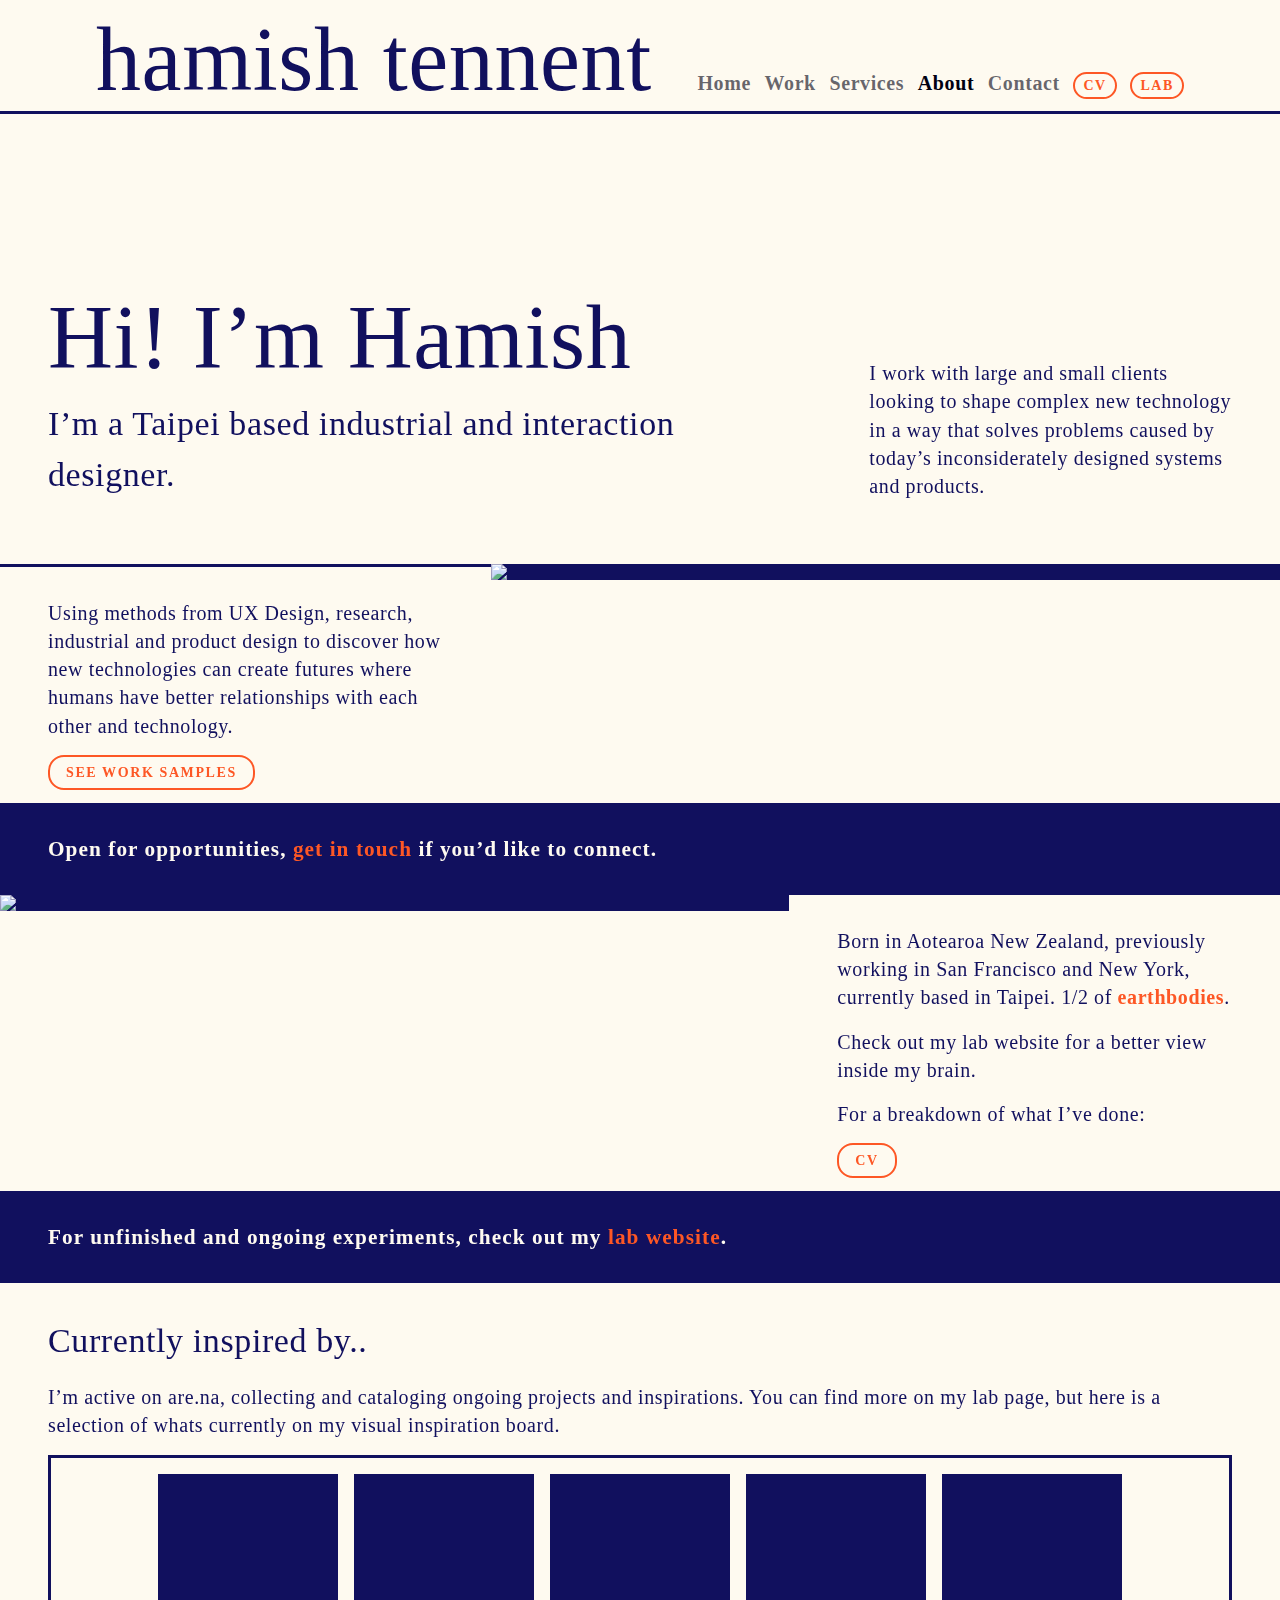
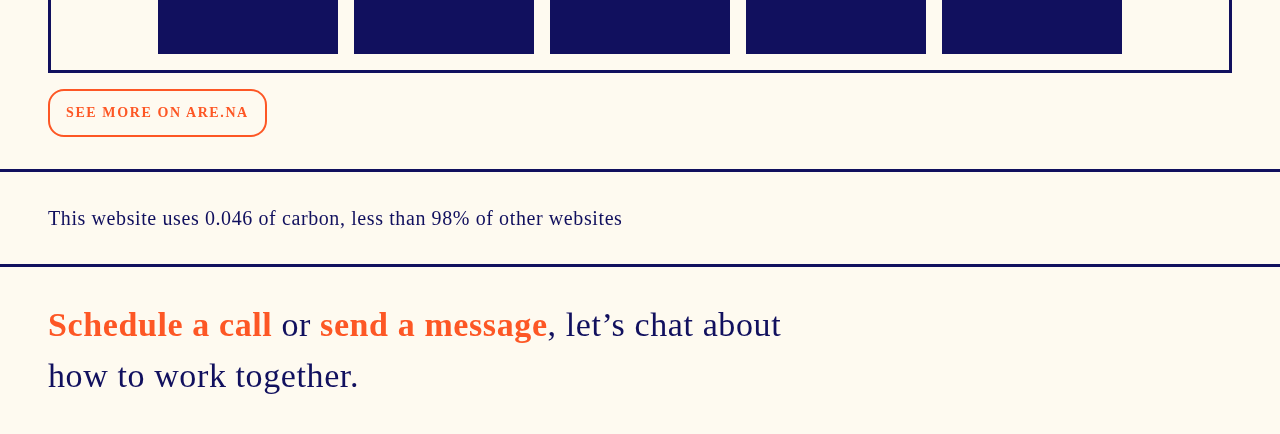
==== commit b3e361cf: "fixed links, padding, improved text styling" ====
--- a/about.html
+++ b/about.html
@@ -61,102 +61,6 @@
 
           <div class="landing" id="landing">
 
-            <!-- <div class="landinggallery" id="gallery">
-              <a class="landinggalleryslide" href="" rel="">
-                <div class="gallerypic">
-                  <picture>
-                    <source type="image/avif" src="img/avif/im-portrait-d.avif"/>
-                    <source type="image/webp" src="img/webp/im-portrait-d.webp" />
-                    <img src="img/im-portrait-d.png" 
-                    onmouseover="thumb(this),this.src='img/im-portrait.png'" 
-                    onmouseout="thumbOut(this),this.src='img/im-portrait-d.png'" 
-                    alt="more information about the volkswagen inclusive mobility project"/>
-                  </picture>
-                </div>
-              </a>
-  
-              <a class="landinggalleryslide" href="" rel="">
-                <div class="gallerypic">
-                  <picture>
-                    <source type="image/avif" src="img/avif/spyderbot-portrait-d.avif"/>
-                    <source type="image/webp" src="img/webp/spyderbot-portrait-d.webp" />
-                    <img src="img/spyderbot-portrait-d.png" 
-                    onmouseover="thumb(this),this.src='img/spyderbot-portrait.png'" 
-                    onmouseout="thumbOut(this),this.src='img/spyderbot-portrait-d.png'" 
-                    alt="more information about the spyderbot social robotics project"/>
-                  </picture>
-                </div>
-              </a>  
-  
-              <a class="landinggalleryslide" href="" rel="">
-                <div class="gallerypic">
-                  <picture>
-                    <source type="image/avif" src="img/avif/vw-portrait-d.avif"/>
-                    <source type="image/webp" src="img/webp/vw-portrait-d.webp" />
-                    <img src="img/vw-portrait-d.png" 
-                    onmouseover="thumb(this),this.src='img/vw-portrait.png'" 
-                    onmouseout="thumbOut(this),this.src='img/vw-portrait-d.png'" 
-                    alt="more information about the volkswagen self driving card project"/>
-                  </picture>
-                </div> 
-              </a> 
-                  
-              <a class="landinggalleryslide" href="" rel="">
-                <div class="gallerypic">
-                  <picture>
-                    <source type="image/avif" src="img/avif/portal-portrait-d.avif"/>
-                    <source type="image/webp" src="img/webp/portal-portrait-d.webp" />
-                    <img src="img/portal-portrait-d.png" 
-                    onmouseover="thumb(this),this.src='img/portal-portrait.png'" 
-                    onmouseout="thumbOut(this),this.src='img/portal-portrait-d.png'" 
-                    alt="more information about the facebook/meta portal project"/>
-                  </picture>
-                </div>  
-                    
-              <a class="landinggalleryslide" href="" rel="">
-                <div class="gallerypic">
-                  <picture>
-                    <source type="image/avif" src="img/avif/audi-portrait-d.avif"/>
-                    <source type="image/webp" src="img/webp/audi-portrait-d.webp" />
-                    <img src="img/audi-portrait-d.png" 
-                    onmouseover="thumb(this),this.src='img/audi-portrait.png'" 
-                    onmouseout="thumbOut(this),this.src='img/audi-portrait-d.png'" 
-                    alt="more information about the audi HMI projects"/>
-                  </picture>
-                </div> 
-              </a>
-                
-              <a href="" class="landinggalleryslide" rel="">
-                <div class="gallerypic">
-                  <picture>
-                    <source type="image/avif" src="img/avif/sparse-portrait-d.avif"/>
-                    <source type="image/webp" src="img/webp/sparse-portrait-d.webp" />
-                    <img src="img/sparse-portrait-d.png" 
-                    onmouseover="thumb(this),this.src='img/sparse-portrait.png'" 
-                    onmouseout="thumbOut(this),this.src='img/sparse-portrait-d.png'" 
-                    alt="more information about the sparse bicycle accessories projects"/>
-                  </picture>
-                </div> 
-              </a>      
-              
-              <a href="" class="landinggalleryslide" rel="">
-                <div class="gallerypic">
-                  <picture>
-                    <source type="image/avif" src="img/avif/micbot-portrait-d.avif"/>
-                    <source type="image/webp" src="img/webp/micbot-portrait-d.webp" />
-                    <img src="img/micbot-portrait-d.png" 
-                    onmouseover="thumb(this),this.src='img/micbot-portrait.png'" 
-                    onmouseout="thumbOut(this),this.src='img/micbot-portrait-d.png'" 
-                    alt="more information about the robot and human social dynamics research"/>
-                  </picture>
-                </div> 
-              </a> 
-  
-  
-  
-              </a>
-  
-            </div> -->
 
             <div class="aboutheader" style="">
               <div class="aboutname" style="flex:2">
@@ -177,7 +81,7 @@
                   <p>Using methods from UX Design, research, industrial and product design to discover how new technologies can create futures where humans have better relationships with each other and technology.</p>
                 </div>
                 <div class="contenttextblock">
-                  <button>See Work Samples</button>
+                  <a class="button" href="/work.html">See Work Samples</a>
                 </div>                
 
               </div>
@@ -210,7 +114,7 @@
 
               <div class="content1" style="padding: 2rem var(--horizontal-padding) 0 var(--horizontal-padding);">
                 <div class="contenttextblock">
-                  <p>Born in Aotearoa New Zealand, previously working in San Francisco and New York, currently based in Taipei. 1/2 of earthbodies.</p>
+                  <p>Born in Aotearoa New Zealand, previously working in San Francisco and New York, currently based in Taipei. 1/2 of <a href="https://earthbodies.website">earthbodies</a>.</p>
                 </div>
                 <div class="contenttextblock">
                   <p>Check out my lab website for a better view inside my brain.</p>
@@ -219,7 +123,7 @@
                   <p>For a breakdown of what I’ve done:</p>
                 </div>
                 <div class="contenttextblock">
-                  <button>CV</button>
+                  <a class="button" href="/files/cv.pdf" targer="_blank">CV</a>
                 </div>                
 
               </div>
@@ -241,7 +145,7 @@
                 <div class="aboutarenacontent"></div>
                 <div class="aboutarenacontent"></div>
               </div>
-              <a class="button">See More On Are.na</a>
+              <a class="button" href="https://www.are.na/hamish-t/visual-feed-6j98rvjedrm" target="_blank">See More On Are.na</a>
 
             </div>
 
@@ -252,14 +156,14 @@
             <div class="footerfootprint">This website uses 0.046 of carbon, less than 98% of other websites</div>
             <div class="footercontent">
               <div class="footertext" style="flex:2">
-                <h4><a href="https://app.hellobonsai.com/s/hamish-tennent/discovery-call" target="_blank">Schedule a call</a> or <a href="#" data-decode-email="684-361-355-371-377-514-486-389-649-706-360-342-364-381-520-485-429-637-694-355-360-359-326-514-481-434">send a message</a>, let’s chat about how to work together.</h4>
+                <h3><a href="https://app.hellobonsai.com/s/hamish-tennent/discovery-call" target="_blank">Schedule a call</a> or <a href="#" data-decode-email="684-361-355-371-377-514-486-389-649-706-360-342-364-381-520-485-429-637-694-355-360-359-326-514-481-434">send a message</a>, let’s chat about how to work together.</h3>
               </div>
               <div class="footerlinks" style="flex:1">
                 <div class="footerlink" style="background-image: url('../img/logo_arena.png')">
-                  <a href="are.na/hamish-t"></a>
+                  <a target="_blank" href="https://www.are.na/hamish-t"></a>
                 </div>
                 <div class="footerlink" style="background-image: url('../img/logo_linkedin.png')">
-                  <a href="https://www.are.na/hamish-t" target="_blank"></a>
+                  <a href="https://www.linkedin.com/in/mynameishamish/" target="_blank"></a>
                 </div>
                 <!-- <div class="footerlink" style="background-image: url('../img/arena.png')">
                   <a href="are.na/hamish-t"></a>
--- a/styles/mainstyle.css
+++ b/styles/mainstyle.css
@@ -79,6 +79,8 @@
     flex-direction: row;
     align-items: center;
     justify-content: center;
+    margin-bottom: 1rem;
+    padding: 0rem var(--horizontal-padding) 0rem var(--horizontal-padding);
 
 
 }
@@ -100,6 +102,8 @@
     flex-direction: row;
     align-items: flex-start;
     gap: 1rem 2rem;
+    padding: 2rem var(--horizontal-padding) 2rem var(--horizontal-padding);
+
 
 }
 
@@ -148,8 +152,7 @@
     flex: 1;
     display: flex;
     flex-direction: column;
-
-    padding: 32px 16px 32px 16px;
+    padding: 2rem var(--horizontal-padding) 2rem var(--horizontal-padding);
 }
 
 .content2 {
@@ -192,7 +195,7 @@
     border-bottom: solid 2px var(--background);
     border-top: solid 2px (--background);    
     
-    padding: 32px 16px 32px 16px;
+    padding: 2rem var(--horizontal-padding) 2rem var(--horizontal-padding);
 }
 
 .landingservicesblocks {
@@ -210,7 +213,8 @@
     display: flex;
     flex-direction: column;
 
-    padding: 32px 16px 32px 16px;
+    padding: 2rem var(--horizontal-padding) 2rem var(--horizontal-padding);
+
 
     display: flex;
     gap: 16px;
@@ -304,8 +308,7 @@
     display: flex;
     flex-direction: row;
     justify-content: end;
-    padding-top: 32px;
-    padding-bottom: 32px;
+    padding: 2rem var(--horizontal-padding) 2rem 0;
     gap: 16px;
   }
 
--- a/styles/navigation.css
+++ b/styles/navigation.css
@@ -30,6 +30,8 @@
   flex-direction: row;
   justify-content: space-between;
   align-items: baseline;
+  padding: 0 var(--horizontal-padding) 0 var(--horizontal-padding);
+
 }
 
 #headerTitle {
@@ -47,7 +49,7 @@
 }
 
 .headerLinks .extLink {
-  font-size: 8pt;
+  /* font-size: 8pt; */
 }
 
 
@@ -87,7 +89,7 @@
 
 
 
-@media (max-width: 1000px) {
+@media (max-width: 1200px) {
   .headercontainer {
     flex-direction: column;
     text-align: center;
--- a/styles/textstyles.css
+++ b/styles/textstyles.css
@@ -1,22 +1,22 @@
 :root {
     --text-base-size: 16px;
-    --text-body: 1rem;
+    --text-body: 1.25rem;
     --text-h5: 1.33rem;
     --text-h4: 1.77rem;
-    --text-h3: 2.37rem;
-    --text-h2: 3.15rem;
-    --text-h1: 4.2rem;
-    --text-detail: 0.9167rem;
-    --text-caption: 0.7167rem;    
+    --text-h3: 2.125rem;
+    --text-h2: 3.25rem;
+    --text-h1: 5.625rem;
+    --text-detail: 0.875rem;
+    --text-caption: 0.875rem;    
 
     /* Base Vertical Spacing */
     --space: 1.6;
 
     /* Vertical Spacing - multiplier */
-    --vspace: calc(var(--space) * 1rem);
+    --vspace: calc(1.1 * var(--space) * 1rem);
     --vspace-0: calc(3 * var(--space) * 1rem);
-    --vspace-1: calc(2 * var(--space) * 1rem);
-    --vspace-2: calc(1.5 * var(--space) * 1rem);
+    --vspace-1: calc(2.5 * var(--space) * 1rem);
+    --vspace-2: calc(2 * var(--space) * 1rem);
     --vspace-3: calc(0.5 * var(--space) * 1rem);
 
 }
@@ -48,6 +48,7 @@
         line-height: 1.6rem;
         line-height: var(--vspace);
         color: var(--primary-color);
+        letter-spacing: 0.03em;
     }
 
     
@@ -62,15 +63,15 @@
         font-size: var(--text-h2); 
         font-weight: lighter; 
         word-break: break-word;
-        line-height: 1.1em;
+        line-height: var(--vspace-1);
     }
     
     .subheading1, h3 {
         font-size: var(--text-h3);
         font-weight: normal;
-        text-transform: uppercase;
-        letter-spacing: .1em;
-        line-height: 1.6rem;
+        /* text-transform: uppercase; */
+        /* letter-spacing: .1em; */
+        line-height: var(--vspace-2);
     }
     
     blockquote {
@@ -81,13 +82,13 @@
     .subheading2, h4 {
         font-size: var(--text-h4);
         text-transform: capitalize;
-        line-height: 1.3em;
+        line-height: var(--vspace-1);
     }
     
     .subheading3, h5 {
         font-size: var(--text-h5); 
-        font-weight: lighter;
-        letter-spacing: .15em;
+        font-weight: bold;
+        letter-spacing: .05em;
     }
 
     h6 {
@@ -119,7 +120,8 @@
         text-transform: uppercase;
         font-family: Agrandir;
         font-weight: bold;
-        letter-spacing: .15rem;
+        font-size: var(--text-detail);
+        letter-spacing: .1rem;
         color: var(--secondary-color);
         border: solid 2px;
         width: fit-content;
--- a/styles/services.css
+++ b/styles/services.css
@@ -73,13 +73,14 @@
     display: flex;
     flex-direction: row;
     flex-wrap: wrap;
+    border-top: 2px solid;
 }
 
 .servicescard {
     display: flex;
     flex-direction: column;
     width: 33.33333%;
-    border: var(--line-width) solid;
+    border: 2px solid;
     border-color: var(--background);
 }
 
--- a/styles/projects.css
+++ b/styles/projects.css
@@ -56,6 +56,7 @@
 .projectback {
     width: 100%;
     padding: 0 0 0 var(--horizontal-padding);
+    max-width: var(--container-width);
 }
 
 .header {
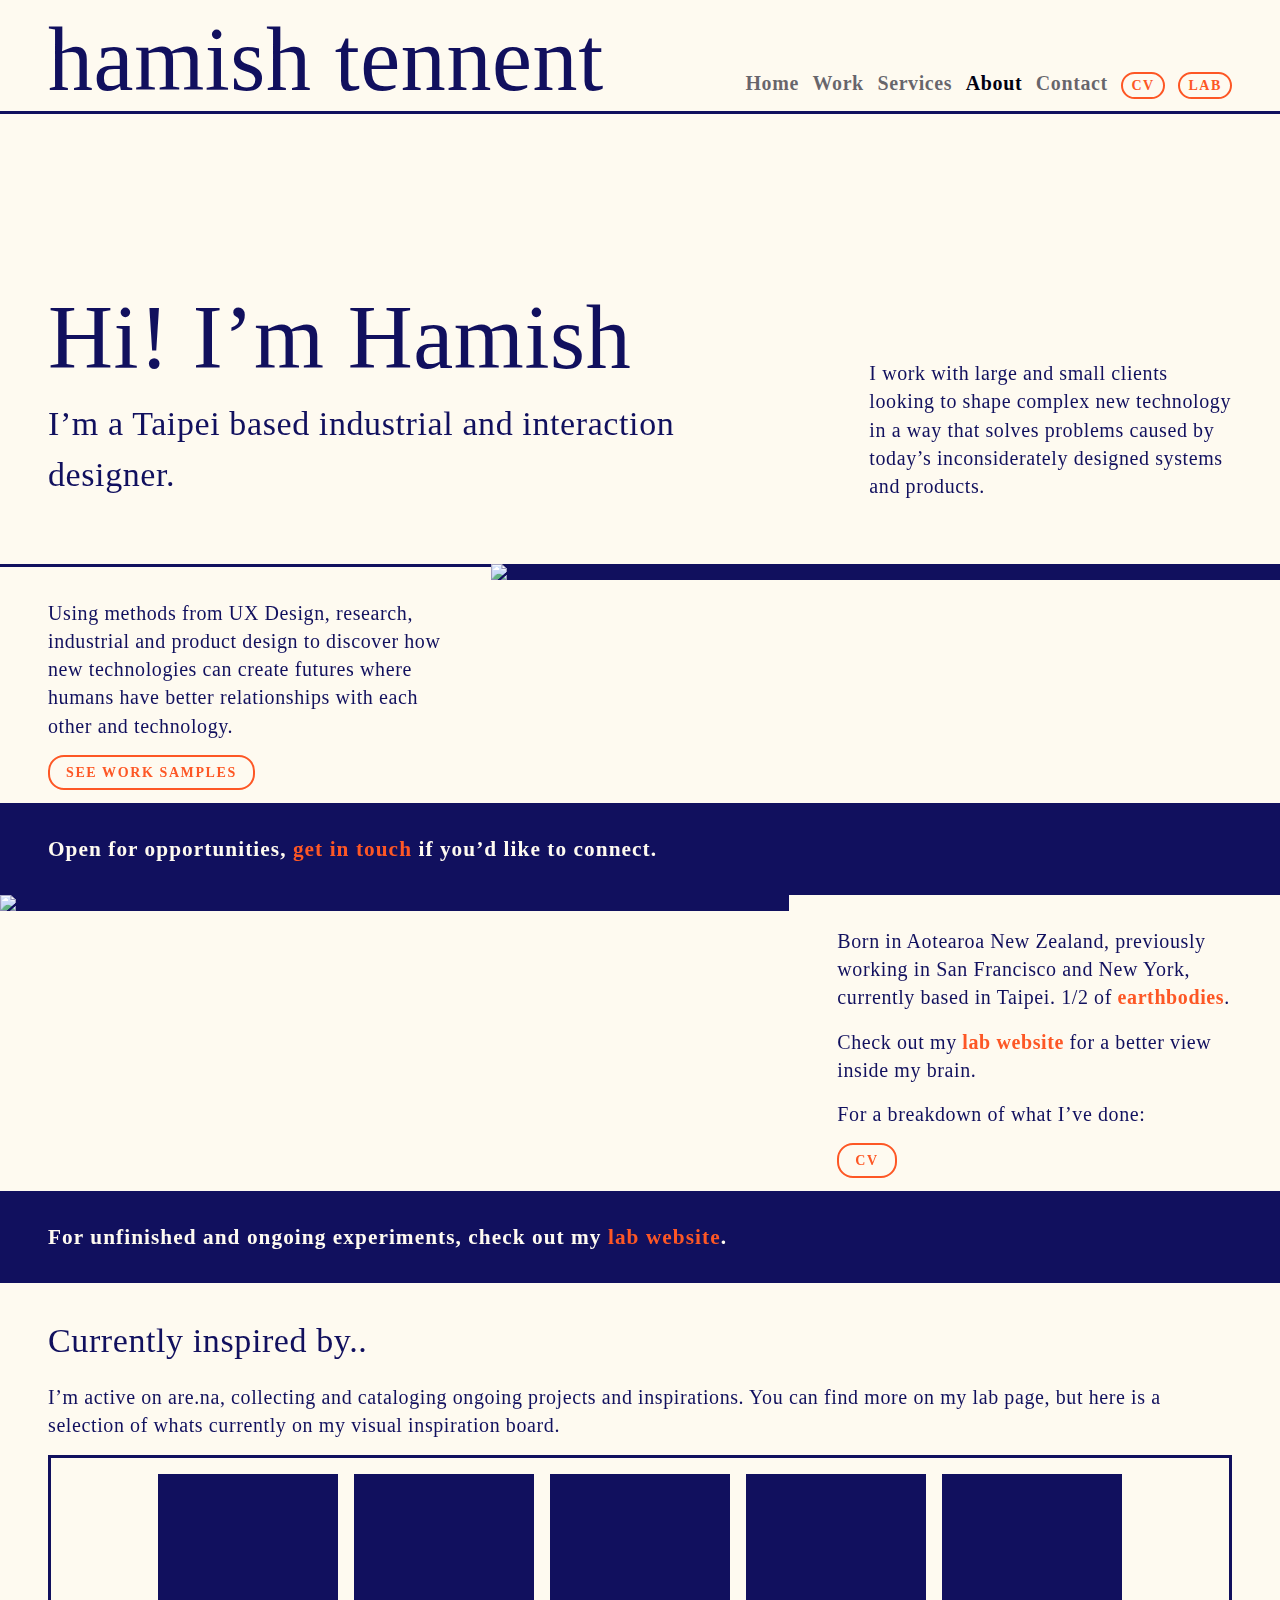
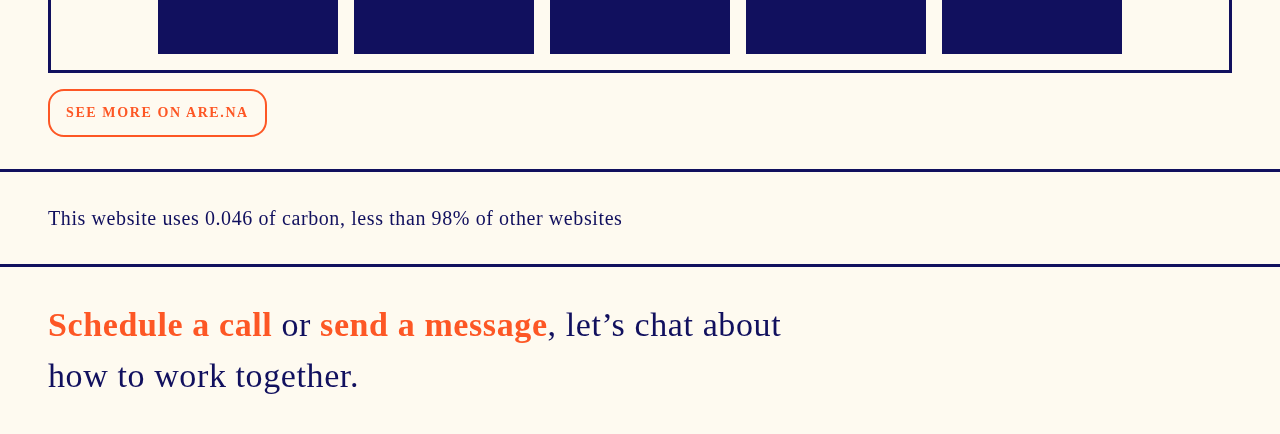
==== commit 0b23ad38: "V1.0 : Cleaned text more, proofread, added scholar" ====
--- a/about.html
+++ b/about.html
@@ -28,7 +28,7 @@
         <header class="header">
           <div class="headercontainer">
           <div id="headerTitle">
-            <h1 class="navHeader" id="navTitle" style="" >hamish tennent</h1>
+            <h1 class="navHeader" id="navTitle" style="">hamish tennent</h1>
           </div>
           <div class="headerLinks">
           <nav>
@@ -117,7 +117,7 @@
                   <p>Born in Aotearoa New Zealand, previously working in San Francisco and New York, currently based in Taipei. 1/2 of <a href="https://earthbodies.website">earthbodies</a>.</p>
                 </div>
                 <div class="contenttextblock">
-                  <p>Check out my lab website for a better view inside my brain.</p>
+                  <p>Check out my <a href="https://mynameishamish.website">lab website</a> for a better view inside my brain.</p>
                 </div>
                 <div class="contenttextblock">
                   <p>For a breakdown of what I’ve done:</p>
@@ -159,15 +159,15 @@
                 <h3><a href="https://app.hellobonsai.com/s/hamish-tennent/discovery-call" target="_blank">Schedule a call</a> or <a href="#" data-decode-email="684-361-355-371-377-514-486-389-649-706-360-342-364-381-520-485-429-637-694-355-360-359-326-514-481-434">send a message</a>, let’s chat about how to work together.</h3>
               </div>
               <div class="footerlinks" style="flex:1">
+                <div class="footerlink" style="background-image: url('../img/logo_scholar.png')">
+                  <a title="Google Scholar Profile" target="_blank" href="https://scholar.google.com/citations?user=pOgi2XMAAAAJ"></a>
+                </div>
                 <div class="footerlink" style="background-image: url('../img/logo_arena.png')">
-                  <a target="_blank" href="https://www.are.na/hamish-t"></a>
+                  <a title="Are.na page" target="_blank" href="https://www.are.na/hamish-t"></a>
                 </div>
                 <div class="footerlink" style="background-image: url('../img/logo_linkedin.png')">
-                  <a href="https://www.linkedin.com/in/mynameishamish/" target="_blank"></a>
-                </div>
-                <!-- <div class="footerlink" style="background-image: url('../img/arena.png')">
-                  <a href="are.na/hamish-t"></a>
-                </div>               -->
+                  <a title="LinkedIn Profile" href="https://www.linkedin.com/in/mynameishamish/" target="_blank"></a>
+                </div>
               </div>
 
             </div>
--- a/styles/navigation.css
+++ b/styles/navigation.css
@@ -17,8 +17,8 @@
 
   border-bottom: solid var(--line-width) var(--primary-color); 
 
-  padding-left: var(--horizontal-padding);
-  padding-right: var(--horizontal-padding);
+  /* padding-left: var(--horizontal-padding);
+  padding-right: var(--horizontal-padding); */
 
 
 }
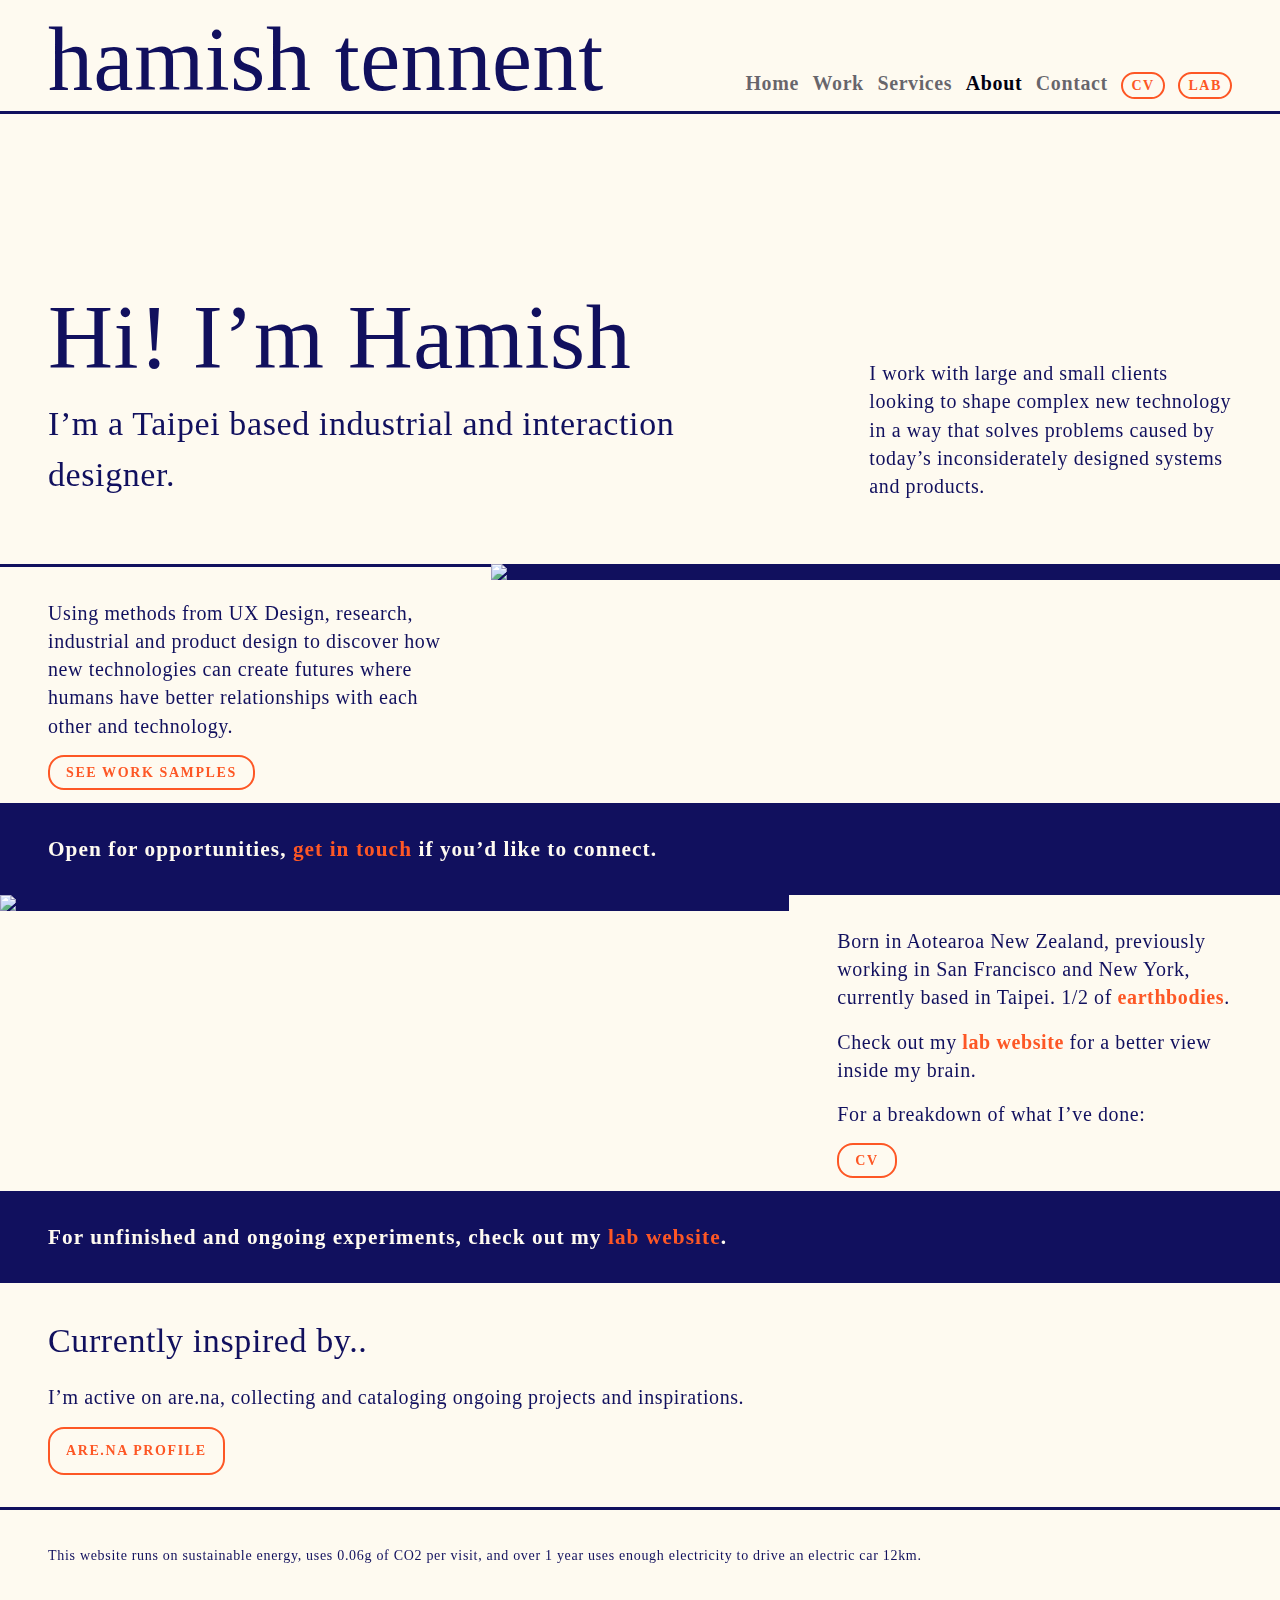
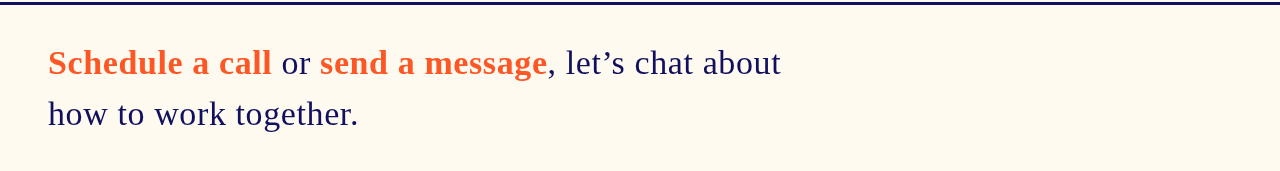
==== commit d6f8b136: "updated footer sustainability info" ====
--- a/about.html
+++ b/about.html
@@ -136,7 +136,7 @@
             </div>
 
             <div class="aboutinspiration">
-              <h3>Currently inspired by..</h3>
+              <!-- <h3>Currently inspired by..</h3>
               <p>I’m active on are.na, collecting and cataloging ongoing projects and inspirations. You can find more on my lab page, but here is a selection of whats currently on my visual inspiration board.</p>
               <div class="aboutarenablock">
                 <div class="aboutarenacontent"></div>
@@ -145,7 +145,11 @@
                 <div class="aboutarenacontent"></div>
                 <div class="aboutarenacontent"></div>
               </div>
-              <a class="button" href="https://www.are.na/hamish-t/visual-feed-6j98rvjedrm" target="_blank">See More On Are.na</a>
+              <a class="button" href="https://www.are.na/hamish-t/visual-feed-6j98rvjedrm" target="_blank">See More On Are.na</a> -->
+
+              <h3>Currently inspired by..</h3>
+              <p>I’m active on are.na, collecting and cataloging ongoing projects and inspirations.</p>
+              <a class="button" href="https://www.are.na/hamish-t/visual-feed-6j98rvjedrm" target="_blank">Are.na Profile</a>
 
             </div>
 
@@ -153,7 +157,7 @@
 
 
           <div class="footer">
-            <div class="footerfootprint">This website uses 0.046 of carbon, less than 98% of other websites</div>
+            <div class="footerfootprint footerh6">This website runs on sustainable energy, uses 0.06g of CO2 per visit, and over 1 year uses enough electricity to drive an electric car 12km.</div>
             <div class="footercontent">
               <div class="footertext" style="flex:2">
                 <h3><a href="https://app.hellobonsai.com/s/hamish-tennent/discovery-call" target="_blank">Schedule a call</a> or <a href="#" data-decode-email="684-361-355-371-377-514-486-389-649-706-360-342-364-381-520-485-429-637-694-355-360-359-326-514-481-434">send a message</a>, let’s chat about how to work together.</h3>
@@ -176,6 +180,8 @@
   
   
         </div>
+
+
 
         <script
           src="https://code.jquery.com/jquery-3.6.3.slim.js"
@@ -194,7 +200,8 @@
     <script type="text/javascript" src="scripts/landinggallery.js"></script>
     <script type="text/javascript" src="scripts/imageswitcher.js"></script>
     <script type="text/javascript" src="scripts/arenafetch.js"></script>
-    <script type="text/javascript" src="scripts/emailprotect.js"></script>    
+    <script type="text/javascript" src="scripts/emailprotect.js"></script>  
+    
 
 
 
@@ -208,6 +215,19 @@
 
   </body>
 
+  <script src="https://getinsights.io/js/insights.js"></script>
+  <script>
+  insights.init('M_RK7D5wOiAcEjr4');
+  insights.trackPages();
+  </script>
+
+
+<script async src="https://cdn.panelbear.com/analytics.js?site=BSL8l4v1Hq"></script>
+<script>
+    window.panelbear = window.panelbear || function() { (window.panelbear.q = window.panelbear.q || []).push(arguments); };
+    panelbear('config', { site: 'BSL8l4v1Hq' });
+</script>
+
 
 
 
--- a/styles/mainstyle.css
+++ b/styles/mainstyle.css
@@ -96,7 +96,7 @@
 
 .landingcol {
     width: 100%;
-    height: 30vh;
+    min-height: 30vh;
     max-width: var(--container-width);
     display: flex;
     flex-direction: row;
--- a/styles/textstyles.css
+++ b/styles/textstyles.css
@@ -108,6 +108,13 @@
         line-height: normal;
     }
 
+    .footerh6 {
+        font-size: var(--text-detail);
+        font-weight: normal;
+        letter-spacing: .05em;
+        text-transform:none;
+    }
+
     
     .button {
         font-size: var(--text-detail);
--- a/styles/services.css
+++ b/styles/services.css
@@ -142,7 +142,7 @@
 }
 
 .aboutarenablock {
-    width: 100%;
+    width: fit-content;
     border: var(--line-width) solid;
     display: flex;
     flex-direction: row;
@@ -150,12 +150,13 @@
     align-items: center;
     justify-content: center;
     padding: 1rem;
+    flex-wrap: wrap;
 }
 
 .aboutarenacontent {
     background-color: var(--primary-color);
-    min-height: 20vh;
-    min-width: 20vh;
+    min-height: 25vh;
+    min-width: 25vh;
     background-size: cover;
     background-position: center;
 }
